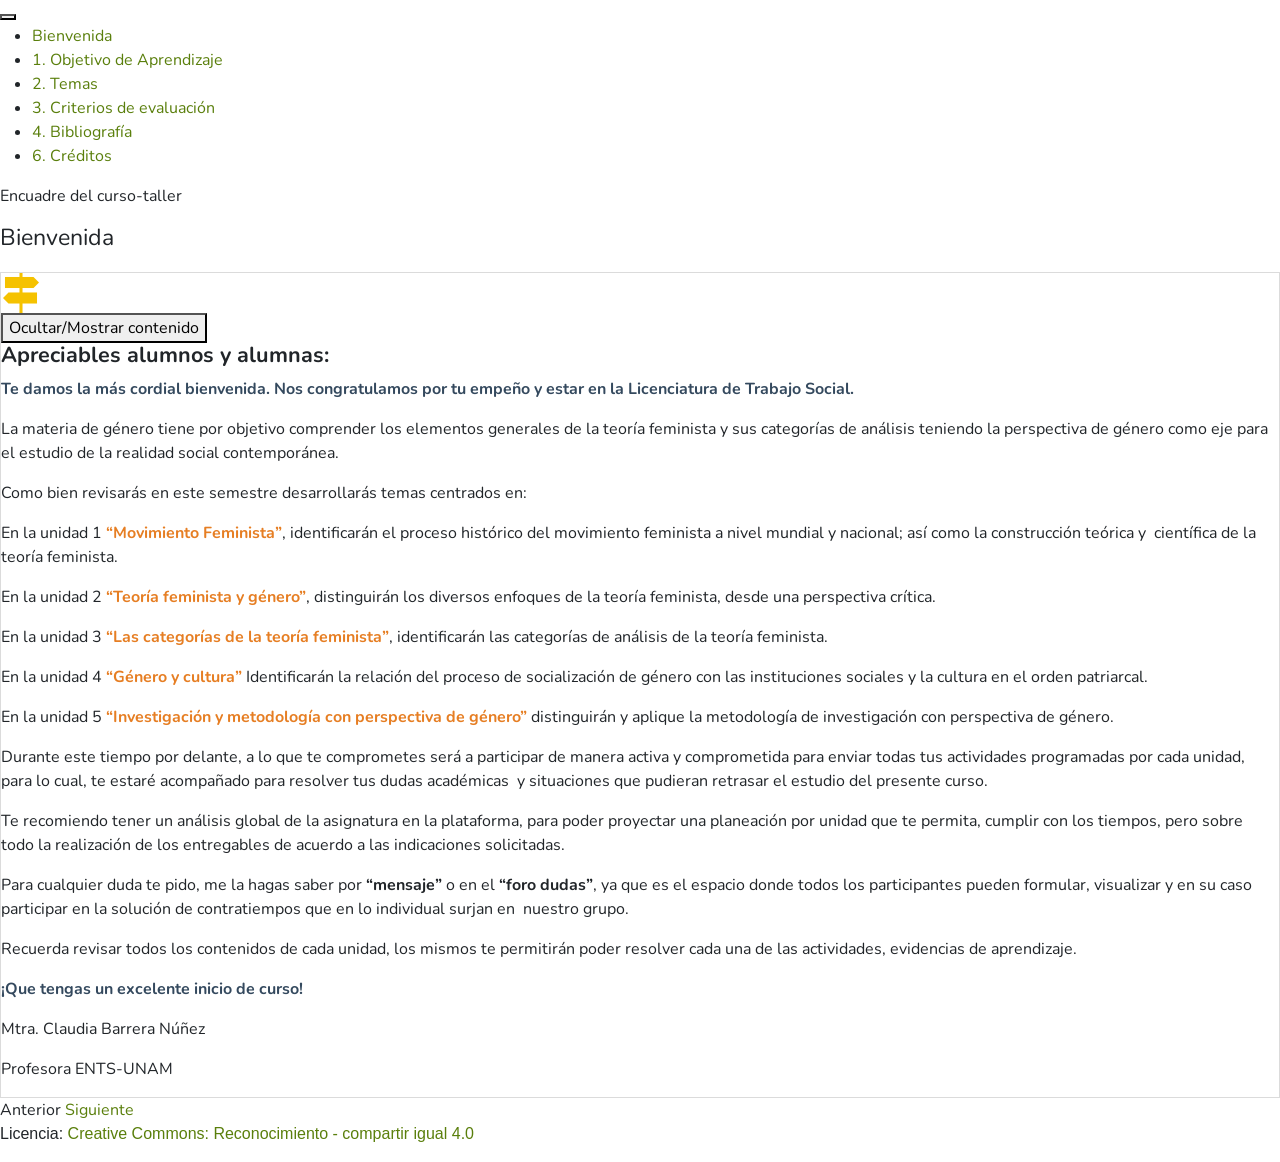
==== index.html @ 7c775c4e "Add files via upload" ====
<!DOCTYPE html>
<html lang="es" id="exe-index">
<head>
<meta charset="utf-8">
<meta name="generator" content="eXeLearning v4.0.5">
<meta name="viewport" content="width=device-width, initial-scale=1">
<link rel="license" type="text/html" href="https://creativecommons.org/licenses/by-sa/4.0/">
<title>Encuadre del curso-taller</title>
<link rel="icon" type="image/x-icon" href="libs/favicon.ico">
<meta name="description" content="Información General">
<script>document.querySelector("html").classList.add("js");</script><script src="libs/jquery/jquery.min.js"> </script><script src="libs/common_i18n.js"> </script><script src="libs/common.js"> </script><script src="libs/exe_export.js"> </script><script src="libs/bootstrap/bootstrap.bundle.min.js"> </script><link rel="stylesheet" href="libs/bootstrap/bootstrap.min.css">
<script src="idevices/text/text.js"></script><link rel="stylesheet" href="idevices/text/text.css">
<link rel="stylesheet" href="content/css/base.css"><script src="theme/style.js"> </script><link rel="stylesheet" href="theme/style.css">
<style>
/* Global Font: Nunito */
@font-face {
    font-family: 'Nunito';
    font-style: normal;
    font-weight: 400;
    font-display: swap;
    src: url('fonts/global/nunito/Nunito-Regular.woff2') format('woff2');
}
@font-face {
    font-family: 'Nunito';
    font-style: italic;
    font-weight: 400;
    font-display: swap;
    src: url('fonts/global/nunito/Nunito-Italic.woff2') format('woff2');
}
@font-face {
    font-family: 'Nunito';
    font-style: normal;
    font-weight: 700;
    font-display: swap;
    src: url('fonts/global/nunito/Nunito-Bold.woff2') format('woff2');
}
@font-face {
    font-family: 'Nunito';
    font-style: italic;
    font-weight: 700;
    font-display: swap;
    src: url('fonts/global/nunito/Nunito-BoldItalic.woff2') format('woff2');
}

body, main, article, .exe-content, .iDevice_wrapper, .idevice-content {
    font-family: 'Nunito', sans-serif !important;
}

#packageLicense,
#packageLicense * {
    font-family: var(--exe-license-font, Arial, Verdana, Helvetica, sans-serif) !important;
}


</style>
</head>
<body class="exe-export exe-web-site exe-global-font-nunito">
<script>document.body.className+=" js"</script>
<div class="exe-content exe-export pre-js siteNav-hidden"><a href="#page-mp4ooho7-g5gmu7jp8" id="skipNav">Skip to content</a> <nav id="siteNav">
<ul>
<li class="active"> <a href="index.html" class="active main-node no-ch">Bienvenida</a>
</li>
<li> <a href="html/1-objetivo-de-aprendizaje.html" class="no-ch">1. Objetivo de Aprendizaje</a>
</li>
<li> <a href="html/2-temas.html" class="no-ch">2. Temas</a>
</li>
<li> <a href="html/3-criterios-de-evaluacion.html" class="no-ch">3. Criterios de evaluación</a>
</li>
<li> <a href="html/4-bibliografia.html" class="no-ch">4. Bibliografía</a>
</li>
<li> <a href="html/6-creditos.html" class="no-ch">6. Créditos</a>
</li>
</ul>
</nav><main id="page-mp4ooho7-g5gmu7jp8" class="page"> 
<header class="main-header">
<div class="package-header"><p class="package-title">Encuadre del curso-taller</p></div>
<div class="page-header"><h1 class="page-title">Bienvenida</h1></div>
</header><div id="page-content-page-mp4ooho7-g5gmu7jp8" class="page-content">
<article id="block-mp38wfg5-zliqwvmmg" class="box no-header">
<header class="box-head">
<div class="box-icon exe-icon">
<img src="theme/icons/roadmap.svg" alt="" style="display:block;object-fit:contain;">
</div>
<button class="box-toggle box-toggle-on" title="Toggle content">
<span>Toggle content</span>
</button></header>
<div class="box-content">
<div id="idevice-mp38wfg5-b9rgnss0h" class="idevice_node text" data-idevice-path="idevices/text/" data-idevice-type="text" data-idevice-component-type="json" data-idevice-json-data="{&quot;ideviceId&quot;:&quot;idevice-mp38wfg5-b9rgnss0h&quot;}">
<div class="exe-text-template">
    <h3><strong>Apreciables alumnos y alumnas:</strong></h3>
<p><span style="color: #34495e;"><strong>Te damos la más cordial bienvenida. Nos congratulamos por tu empeño y estar en la Licenciatura de Trabajo Social.</strong></span></p>
<p>La materia de género tiene por objetivo comprender los elementos generales de la teoría feminista y sus categorías de análisis teniendo la perspectiva de género como eje para el estudio de la realidad social contemporánea.</p>
<p>Como bien revisarás en este semestre desarrollarás temas centrados en:</p>
<p>En la unidad 1 <span style="color: #e67e23;"><strong>“Movimiento Feminista”</strong></span>, identificarán el proceso histórico del movimiento feminista a nivel mundial y nacional; así como la construcción teórica y  científica de la teoría feminista.</p>
<p>En la unidad 2 <strong><span style="color: #e67e23;">“Teoría feminista y género”</span></strong>, distinguirán los diversos enfoques de la teoría feminista, desde una perspectiva crítica.</p>
<p>En la unidad 3 <span style="color: #e67e23;"><strong>“Las categorías de la teoría feminista”</strong></span>, identificarán las categorías de análisis de la teoría feminista.</p>
<p>En la unidad 4 <strong><span style="color: #e67e23;">“Género y cultura”</span></strong> Identificarán la relación del proceso de socialización de género con las instituciones sociales y la cultura en el orden patriarcal.</p>
<p>En la unidad 5 <span style="color: #e67e23;"><strong>“Investigación y metodología con perspectiva de género”</strong></span> distinguirán y aplique la metodología de investigación con perspectiva de género.</p>
<p>Durante este tiempo por delante, a lo que te comprometes será a participar de manera activa y comprometida para enviar todas tus actividades programadas por cada unidad, para lo cual, te estaré acompañado para resolver tus dudas académicas  y situaciones que pudieran retrasar el estudio del presente curso.</p>
<p>Te recomiendo tener un análisis global de la asignatura en la plataforma, para poder proyectar una planeación por unidad que te permita, cumplir con los tiempos, pero sobre todo la realización de los entregables de acuerdo a las indicaciones solicitadas.</p>
<p>Para cualquier duda te pido, me la hagas saber por <strong>“mensaje”</strong> o en el <strong>“foro dudas”</strong>, ya que es el espacio donde todos los participantes pueden formular, visualizar y en su caso participar en la solución de contratiempos que en lo individual surjan en  nuestro grupo.</p>
<p>Recuerda revisar todos los contenidos de cada unidad, los mismos te permitirán poder resolver cada una de las actividades, evidencias de aprendizaje.</p>
<p><strong><span style="color: #34495e;">¡Que tengas un excelente inicio de curso!</span></strong></p>
<p>Mtra. Claudia Barrera Núñez</p>
<p>Profesora ENTS-UNAM</p>
</div>
</div>
</div>
</article>
</div></main><div class="nav-buttons">
<span class="nav-button nav-button-left" aria-hidden="true"><span>Anterior</span></span>
<a href="html/1-objetivo-de-aprendizaje.html" title="Siguiente" class="nav-button nav-button-right"><span>Siguiente</span></a>
</div>
<footer id="siteFooter"><div id="siteFooterContent"> <div id="packageLicense" class="cc cc-by-sa"> <p> <span class="license-label">Licencia: </span><a href="https://creativecommons.org/licenses/by-sa/4.0/" class="license">Creative Commons: Reconocimiento - compartir igual 4.0</a></p>
</div>
</div></footer>
</div>

</body>
</html>
---- idevices/text/text.css ----
/* Text iDevice (export CSS) */
.exe-text-activity > div {
    display: flow-root;
}

.exe-text-activity div.inline {
    display: flex;
}

.exe-text-activity div.inline dt {
    margin: 0 0 0 auto;
}

.exe-text-activity div.inline dd {
    margin-left: 10px;
}

.idevice_node.text .iDevice_buttons.feedback-button {
    margin-bottom: 1em;
}
---- content/css/base.css ----
.exe-content{
  background: #fff;
}

.exe-content .page-title{
  font-size: 1.45em;
}

.exe-content .box{
  margin-top: 20px;
  border: 1px solid #dbdbdb;
}

.exe-content .box-head {
  border-bottom: 1px solid #dbdbdb;
}

.exe-export .no-header .box-head {
  border-bottom: 0;
}

.exe-content .box-head .box-title {
  margin: 0;
  font-size: 1.2em;
}

.exe-content .exe-material-icon {
  display: block;
  width: 40px;
  height: 40px;
  background-color: currentColor;
  -webkit-mask-image: var(--exe-material-icon-url);
  mask-image: var(--exe-material-icon-url);
  -webkit-mask-repeat: no-repeat;
  mask-repeat: no-repeat;
  -webkit-mask-position: center;
  mask-position: center;
  -webkit-mask-size: contain;
  mask-size: contain;
  /* 20px live area on a 24px grid: scale 24/20 so the ink matches the Style icons.
     Kept in step with the editor rule in assets/styles/layout/_execontent.scss. */
  transform: scale(1.2);
}

.exe-content a{
  color: #5a7f0c;
}

.exe-content a:hover,
.exe-content a:focus{
  color: #71a300;
}

.exe-content h2{
  font-size: 1.45em;
}
.exe-content h3{
  font-size: 1.35em;
}
.exe-content h4{
  font-size: 1.25em;
}
.exe-content h5{
  font-size: 1.15em;
}

.exe-content a {
    text-decoration: none
}

.exe-content a:hover,
.exe-content a:focus {
    text-decoration: underline
}

/* Underlined links */
.box-content a {
    text-decoration: underline;
}
.box-content a:hover {
    text-decoration: none;
}
.box-content a:focus {
    text-decoration: underline;
}

@media print {
    .external-iframe-src {
        display: block !important;
        margin: 2em 0;
        font-size: .95em;
        text-align: center
    }

    #made-with-eXe {
        display: none
    }
}

.external-iframe {
    border: 0
}

.pre-code {
    background: #112C4A;
    color: #E7ECF1;
    font-family: Monaco, Courier, monospace;
    border-radius: 9px;
    font-size: 12px;
    margin: 2em 1em;
    overflow: auto;
    padding: 20px
}

.highlighted-code {
    margin: 2em 1em;
}

.exe-dl {
    margin-bottom: 2em;
    margin-left: 1.5em
}

.exe-dl dt {
    font-weight: bold
}

.exe-dl dd {
    margin: 1em 1.5em
}

.js .exe-dl dt {
    margin: 1.2em 0 0 0
}

.exe-dl dt a {
    text-decoration: underline
}

.exe-dl .icon {
    font-family: Arial, sans-serif;
    display: block;
    width: 20px;
    height: 20px;
    font-size: 16px;
    margin-right: 1em;
    line-height: 20px;
    text-align: center;
    float: left;
    border-radius: 2px;
    position: relative
}

@media all and (min-width: 1px) {
    .exe-dl dt a {
        align-items: center;
        display: flex;
        text-decoration: none
    }

    .exe-dl .icon {
        height: 18px;
        line-height: 18px;
        width: 18px;
        padding: 1px;
        font: 18px monospace;
        font-weight: bold;
        display: flex;
        justify-content: center;
        align-items: center
    }
}

.exe-dl-toggler {
    height: 20px;
    margin: 1.5em
}

.exe-dl-toggler a {
    margin-left: 0;
    font-weight: bold
}

.js .exe-dl dd {
    display: none;
    padding-left: 0;
    margin: 1em 1em 1em 37px
}

/* Math */
.exe-math {
    display: block;
    margin: 2em 0
}

.exe-math,
.MathJax_Display {
    text-align: left !important
}

.exe-math.position-center,
.position-center .MathJax_Display,
[style*="text-align: center"] .MathJax_Display {
    text-align: center !important
}

.exe-math.position-right,
.position-right .MathJax_Display,
[style*="text-align: right"] .MathJax_Display {
    text-align: right !important
}

.js .show-image .exe-math-code,
.js .show-code .exe-math-img {
    display: none
}

.exe-math-links {
    font-size: .85em
}

.exe-math-inline {
    display: inline;
    margin: 0 .1em !important
}

/* TinyMCE: Images and media */
.exe-figure {
    margin: 2em 0;
    max-width: 100%
}

.position-center {
    margin: 2em auto
}

.position-right {
    margin: 2em 0 2em auto
}

.float-left {
    float: left;
    margin: .5em 1.5em 1em 0
}

.float-right {
    float: right;
    margin: .5em 0 1em 2em
}

.figcaption {
    padding-top: .2em
}

.figcaption.header {
    padding-top: 0;
    padding-bottom: .2em
}

/* TinyMCE templates */
.exe-layout-2-cols,
.exe-layout-3-cols {
    width: 100%
}

.exe-col{
    box-sizing: content-box;
}

.exe-layout-2-cols .exe-col {
    float: left;
    width: 49%
}

.exe-layout-2-cols .exe-col-1 {
    padding-right: 1%
}

.exe-layout-2-cols .exe-col-2 {
    padding-left: 1%
}

.exe-layout-2-30-70 .exe-col {
    width: 69%
}

.exe-layout-2-30-70 .exe-col-1 {
    width: 29%
}

.exe-layout-2-70-30 .exe-col {
    width: 29%
}

.exe-layout-2-70-30 .exe-col-1 {
    width: 69%
}

.exe-layout-3-cols .exe-col {
    float: left;
    width: 32%
}

.exe-layout-3-cols .exe-col-1,
.exe-layout-3-cols .exe-col-2 {
    padding-right: 2%
}

pre.mermaid {
    margin: 1.5em 0;
    text-align: center;
    width: 100%;
    min-width: 200px;
}

/* Blocks */
.exe-block-warning {
    background: #FCF8E3;
    color: #796034;
    border: 1px solid #FAEBCC;
    padding: 0 1em;
    border-radius: 4px
}

p.exe-block-warning {
    padding: 1em
}

.exe-block-alert {
    background: #ffc;
    color: #855000;
    border: 1px solid #FFF099;
    padding: 0 1em;
    border-radius: 4px
}

p.exe-block-alert {
    padding: 1em
}

.exe-block-danger {
    background: #FEF0EF;
    color: #973C3B;
    border: 1px solid #F3DADD;
    padding: 0 1em;
    border-radius: 4px
}

p.exe-block-danger {
    padding: 1em
}

.exe-block-info {
    background: #E1F1F9;
    color: #2B627D;
    border: 1px solid #C9EDF4;
    padding: 0 1em;
    border-radius: 4px
}

p.exe-block-info {
    padding: 1em
}

.exe-block-success {
    background: #E5F3E0;
    color: #336634;
    border: 1px solid #DEEDD1;
    padding: 0 1em;
    border-radius: 4px
}

p.exe-block-success {
    padding: 1em
}

.exe-content .exe-block-warning a,
.exe-content .exe-block-warning a:hover,
.exe-content .exe-block-warning a:focus {
    color: #4F360A
}

.exe-content .exe-block-alert a,
.exe-content .exe-block-alert a:hover,
.exe-content .exe-block-alert a:focus {
    color: #5B2600
}

.exe-content .exe-block-danger a,
.exe-content .exe-block-danger a:hover,
.exe-content .exe-block-danger a:focus {
    color: #6D1211
}

.exe-content .exe-block-info a,
.exe-content .exe-block-info a:hover,
.exe-content .exe-block-info a:focus {
    color: #063853
}

.exe-content .exe-block-success a,
.exe-content .exe-block-success a:hover,
.exe-content .exe-block-success a:focus {
    color: #093C0A
}

div.exe-block-warning,
div.exe-block-alert,
div.exe-block-danger,
div.exe-block-info,
div.exe-block-success {
    margin: 1em 0
}

/* RTL support */
body [dir='rtl'] {
    text-align: start
}

/* Autoclear */
.exe-content .idevice_body,
.exe-clear {
    overflow: auto
}

/* JavaScript on/offf */
.js-hidden {
    display: none;
}

.exe-hidden,
.js-required,
.js .js-hidden,
.exe-mindmap-code {
    display: none
}

.js .js-required {
    display: block
}

.box-toggle {
    display: none;
}

.js .box-toggle {
    display: inline-block;
}

.sr-av,
.js .js-sr-av,
.exe-hidden-accessible,
.js .exe-tooltip-text {
    position: absolute;
    overflow: hidden;
    clip: rect(0 0 0 0);
    clip: rect(0, 0, 0, 0);
    height: 0
}

/* Tables */
.exe-table {
    margin: 2em auto;
    max-width: 100%;
    border: 1px solid #CCC;
    border-collapse: collapse;
    border-spacing: 0
}

.exe-table tr {
    background: #fff
}

.exe-table caption {
    padding: .5em 0;
    text-align: center;
    font-style: italic;
    caption-side: top;
}

.exe-table td,
.exe-table th {
    border: 1px solid #CCC;
    margin: 0;
    padding: 0.5em 1em
}

.exe-table thead {
    background: #ddd;
    color: #000;
    text-align: left
}

.exe-table tr:nth-child(2n-1) td,
.exe-table tbody tr:nth-child(2n-1) th {
    background: #F4F4F4
}

.exe-table tbody tr:nth-child(2n) th {
    background: #F4F4F4
}

.exe-table tbody tr:nth-child(2n-1) th {
    background: #E4E4E4
}

.exe-table thead+tbody tr:nth-child(2n) th {
    background: #fff
}

.exe-table thead+tbody tr:nth-child(2n-1) th {
    background: #F4F4F4
}

.exe-table-minimalist {
    margin: 2em auto;
    border-collapse: collapse
}

.exe-table-minimalist tr {
    background: #fff
}

.exe-table-minimalist thead th {
    color: #000;
    padding: .6em 1.5em .6em .8em;
    border-bottom: 2px solid #CCC;
    text-align: left
}

.exe-table-minimalist td,
.exe-table-minimalist tbody th {
    border-bottom: 1px solid #ccc;
    color: #555;
    padding: .5em 1.5em .5em .8em
}

.exe-table-minimalist tbody tr:hover td,
.exe-table-minimalist tbody tr:hover th {
    color: #222
}

.exe-table-minimalist tr:nth-child(2n-1) td,
.exe-table-minimalist tbody tr:nth-child(2n-1) th {
    background: #F9F9F9
}

.exe-table-minimalist caption {
    text-align: center;
    font-style: italic;
    border-bottom: 2px solid #CCC;
    padding: .6em 0
}

/* Responsive tables */
.exe-table-responsive {
    display: block;
    overflow-x: auto;
    border: none
}

.exe-table-responsive,
.exe-table-responsive th,
.exe-table-responsive tr,
.exe-table-responsive td {
    width: auto !important
}

/* Tooltips */
body .qtip {
    font-size: .85em;
    line-height: 1.5em
}

.qtip .exe-tooltip-text {
    position: relative;
    overflow: auto;
    clip: auto;
    height: auto
}

/* Structured lists */
ol.auto-numbered {
    counter-reset: item
}

.auto-numbered ol {
    counter-reset: item
}

.auto-numbered li {
    display: block
}

.auto-numbered li:before {
    content: counters(item, ".") ".- ";
    counter-increment: item
}

/* Blockquote + Cite */
.exe-quote-cite cite {
    display: block;
    text-align: right;
    margin-top: -.5em
}

/* File information */
.exe-link-data {
    font-size: .8em;
    margin: 0 .2em
}

.exe-link-data abbr {
    cursor: help
}

/* Quote With Authorship */
.styled-qc {
    font-family: Georgia, serif;
    font-style: italic;
    margin: 1.5em 2.5em;
    padding: 0.25em 3.5em;
    position: relative
}

.styled-qc:before {
    display: block;
    content: "\201C";
    font-size: 5em;
    position: absolute;
    left: 0;
    top: -20px
}

/* Responsive design */
iframe,
object,
embed {
    max-width: 100%
}

img,
video {
    max-width: 100%;
    height: auto
}

@media all and (max-width: 992px) {
    .exe-layout-3-cols .exe-col {
        float: none;
        width: 100%;
        padding: 0
    }

    .exe-layout-3-cols .exe-col .exe-figure {
        margin: 2em auto
    }
}

@media all and (max-width: 780px) {
    .styled-qc {
        margin: 1.5em .5em
    }

    .exe-layout-2-cols .exe-col {
        float: none;
        width: 100%;
        padding: 0
    }

    .exe-layout-2-cols .exe-col .exe-figure {
        margin: 2em auto
    }
}

/* Made with eXeLearning */
#made-with-eXe {
    margin: 0;
    position: fixed;
    bottom: 0;
    right: 0
}

#made-with-eXe a {
    text-decoration: none;
    box-shadow: rgba(0, 0, 0, 0.35) 0px 5px 15px;
    border-top-left-radius: 4px;
    color: #222;
    font-size: 11px;
    font-family: Arial, sans-serif;
    line-height: 35px;
    width: 35px;
    height: 35px;
    background: #fff url(../img/exe_powered_logo.png) no-repeat 3px 50%;
    display: block;
    background-size: auto 20px;
    text-decoration: none;
    transition: .5s;
    opacity: .8
}

#made-with-eXe span {
    padding-left: 35px;
    padding-right: 5px
}

#made-with-eXe span span {
    position: absolute;
    overflow: hidden;
    clip: rect(0 0 0 0);
    clip: rect(0, 0, 0, 0);
    height: 0
}

#made-with-eXe a:hover {
    width: auto;
    padding: 0 5px;
    background-position: 5px 50%;
    opacity: 1
}

/* Search bar */
#exe-client-search-reset {
    display: none;
}
#exe-client-search-reset.visible {
    display: inline;
}
.exe-client-search-result{
    padding:0;
    background-color: #FFF3A0;
    color: #1A1A1A;
}

/* Box toggler */
.exe-export article.minimized .box-content{
    display: none;
}

/* BOX no visible */
.exe-export article.novisible.box{
    display: none  !important;
}

/* iDevice no visible */
.exe-export article.box .idevice_node.novisible{
    display: none  !important;
}

/* Teacher mode */
html:not(.mode-teacher) .js .teacher-only {
    display: none !important;
}

/* ========================================
   Architecture v3.1 - Common Theme Overrides
   ========================================
   These rules support the new HTML structure and
   load BEFORE theme-specific styles.
   ======================================== */

/* Navigation: Hide nested sections by default, show active paths */
#siteNav .other-section {
    display: none;
}
#siteNav li.active > .other-section,
#siteNav li.current-page-parent > .other-section {
    display: block;
}

/* Site footer extra section */
#siteFooterExtra {
    margin-bottom: 2em;
    color: #555;
    font-size: 0.95em;
}

/* Footer with neither license nor "Page footer" content: themes give #siteFooter
   a background and border, so an empty one shows as a stray bar. Hidden here so
   every theme (including custom ones) gets it, and so a theme that wants to keep
   showing it can opt out by overriding display. */
#siteFooter.siteFooter-empty {
    display: none;
}

/* Skip navigation link */
#skipNav {
    position: fixed;
    top: -50px;
    left: 50%;
    transform: translateX(-50%);
    background-color: #000;
    color: #fff;
    text-align: center;
    font-weight: bold;
    font-size: 0.95em;
    text-decoration: underline;
    padding: 0.5em 1em;
    z-index: 1000;
    display: inline-block;
    box-shadow: 0 2px 5px rgba(0,0,0,0.3);
    outline: 3px solid #fff;
    outline-offset: -3px;
    transition: top 0.3s ease, opacity 0.3s ease;
}

#skipNav:focus {
    top: 5px;
}

/* Print styles for header elements */
@media print {
    body #header,
    body #emptyHeader,
    body #nodeDecoration {
        height: auto !important;
        min-height: 0;
        border: none;
        padding: 0;
    }
    body #headerContent {
        padding-top: 40px;
    }
}
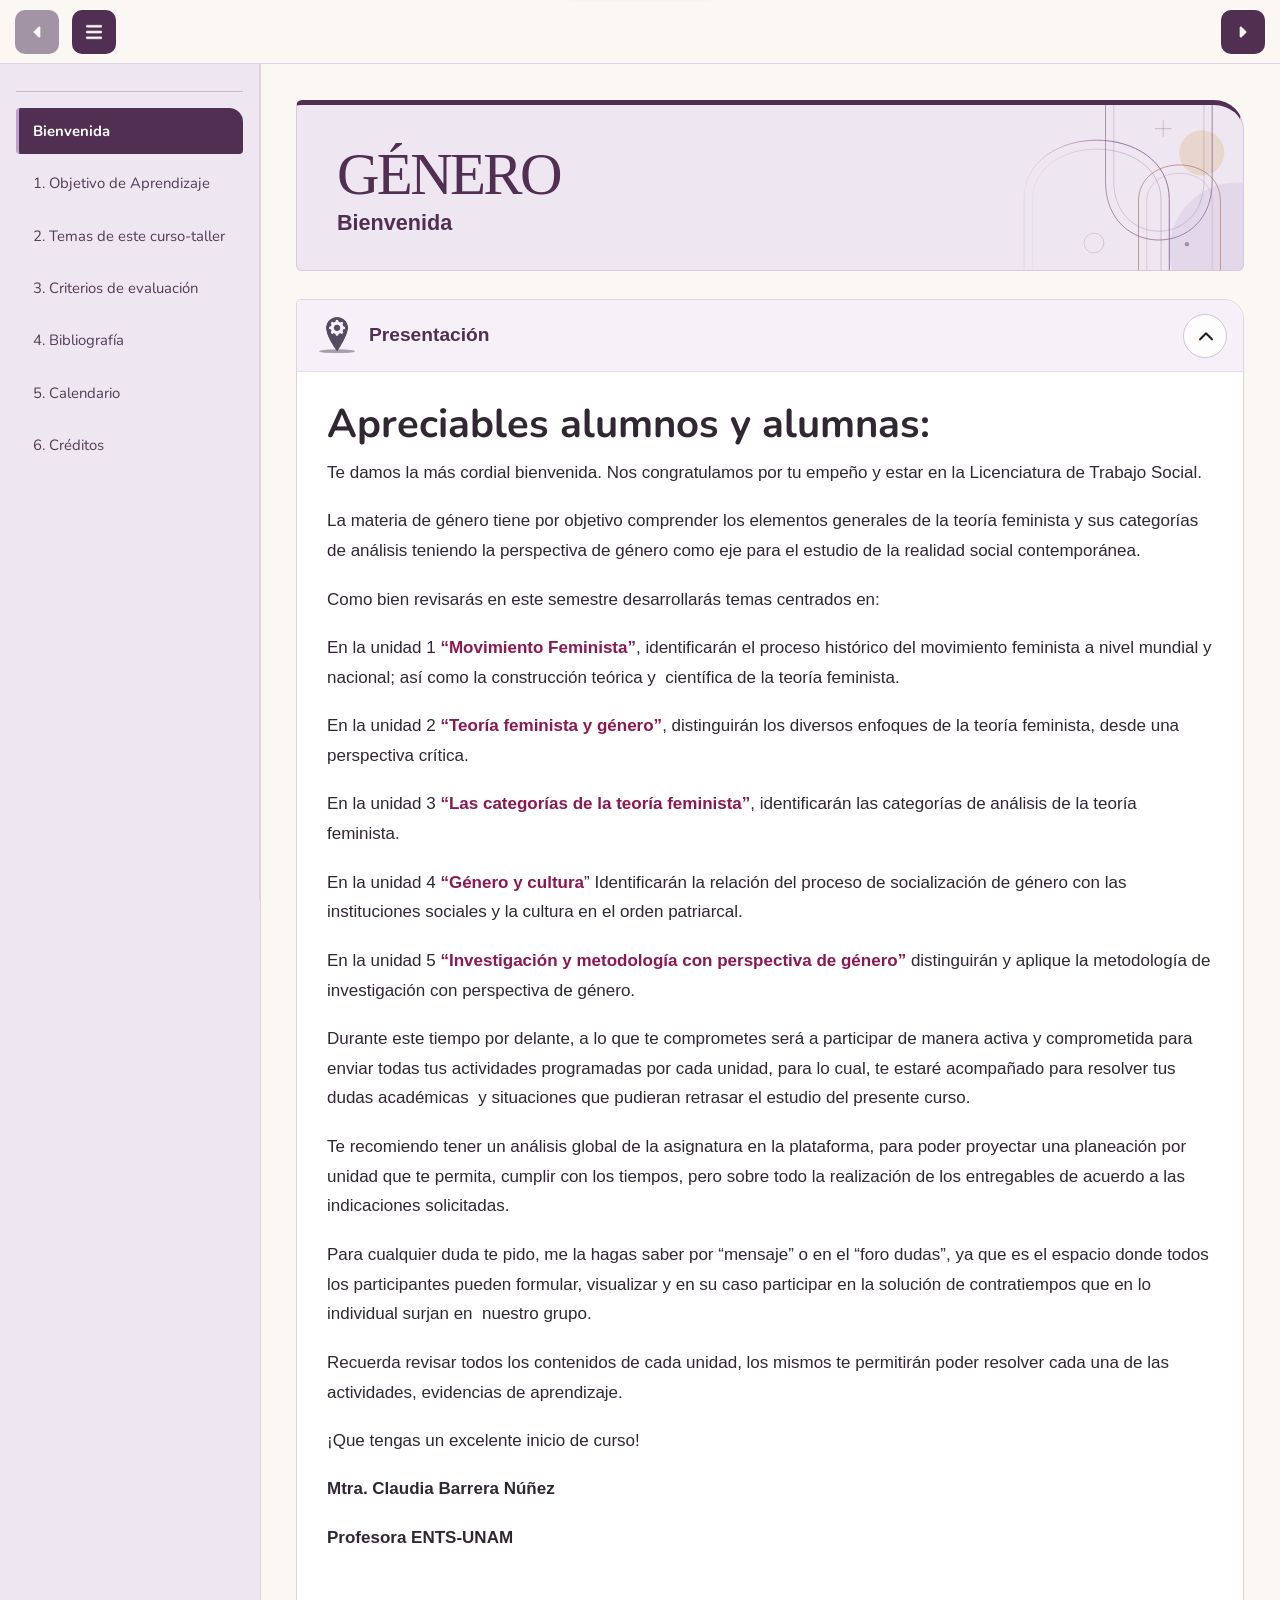
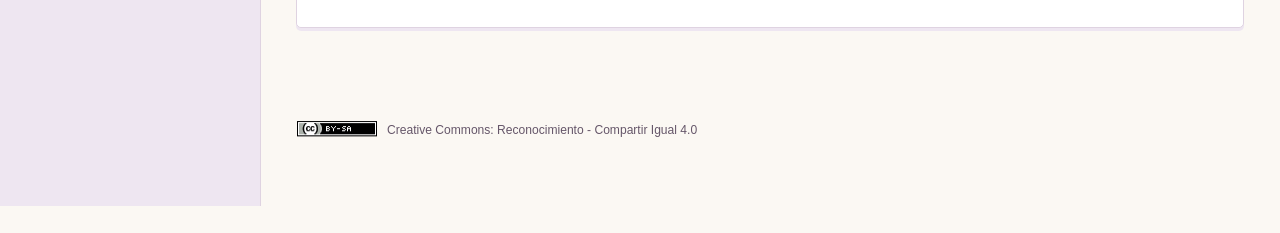
==== commit 1f469ad2: "Add files via upload" ====
--- a/index.html
+++ b/index.html
@@ -5,7 +5,7 @@
 <meta name="generator" content="eXeLearning v4.0.5">
 <meta name="viewport" content="width=device-width, initial-scale=1">
 <link rel="license" type="text/html" href="https://creativecommons.org/licenses/by-sa/4.0/">
-<title>Encuadre del curso-taller</title>
+<title>GÉNERO</title>
 <link rel="icon" type="image/x-icon" href="libs/favicon.ico">
 <meta name="description" content="Información General">
 <script>document.querySelector("html").classList.add("js");</script><script src="libs/jquery/jquery.min.js"> </script><script src="libs/common_i18n.js"> </script><script src="libs/common.js"> </script><script src="libs/exe_export.js"> </script><script src="libs/bootstrap/bootstrap.bundle.min.js"> </script><link rel="stylesheet" href="libs/bootstrap/bootstrap.min.css">
@@ -56,53 +56,57 @@
 </head>
 <body class="exe-export exe-web-site exe-global-font-nunito">
 <script>document.body.className+=" js"</script>
-<div class="exe-content exe-export pre-js siteNav-hidden"><a href="#page-mp4ooho7-g5gmu7jp8" id="skipNav">Skip to content</a> <nav id="siteNav">
+<div class="exe-content exe-export pre-js siteNav-hidden"><a href="#page-mp4ooho5-4jko4i00h" id="skipNav">Skip to content</a> <nav id="siteNav">
 <ul>
 <li class="active"> <a href="index.html" class="active main-node no-ch">Bienvenida</a>
 </li>
 <li> <a href="html/1-objetivo-de-aprendizaje.html" class="no-ch">1. Objetivo de Aprendizaje</a>
 </li>
-<li> <a href="html/2-temas.html" class="no-ch">2. Temas</a>
+<li> <a href="html/2-temas-de-este-curso-taller.html" class="no-ch">2. Temas de este curso-taller</a>
 </li>
 <li> <a href="html/3-criterios-de-evaluacion.html" class="no-ch">3. Criterios de evaluación</a>
 </li>
 <li> <a href="html/4-bibliografia.html" class="no-ch">4. Bibliografía</a>
 </li>
+<li> <a href="html/5-calendario.html" class="no-ch">5. Calendario</a>
+</li>
 <li> <a href="html/6-creditos.html" class="no-ch">6. Créditos</a>
 </li>
 </ul>
-</nav><main id="page-mp4ooho7-g5gmu7jp8" class="page"> 
+</nav><main id="page-mp4ooho5-4jko4i00h" class="page"> 
 <header class="main-header">
-<div class="package-header"><p class="package-title">Encuadre del curso-taller</p></div>
+<div class="package-header"><p class="package-title">GÉNERO</p></div>
 <div class="page-header"><h1 class="page-title">Bienvenida</h1></div>
-</header><div id="page-content-page-mp4ooho7-g5gmu7jp8" class="page-content">
-<article id="block-mp38wfg5-zliqwvmmg" class="box no-header">
+</header><div id="page-content-page-mp4ooho5-4jko4i00h" class="page-content">
+<article id="block-mp38wfg4-c6odg7wcp" class="box">
 <header class="box-head">
 <div class="box-icon exe-icon">
-<img src="theme/icons/roadmap.svg" alt="" style="display:block;object-fit:contain;">
+<img src="theme/icons/case.png" alt="" style="display:block;object-fit:contain;">
 </div>
+<h1 class="box-title">Presentación</h1>
 <button class="box-toggle box-toggle-on" title="Toggle content">
 <span>Toggle content</span>
 </button></header>
 <div class="box-content">
-<div id="idevice-mp38wfg5-b9rgnss0h" class="idevice_node text" data-idevice-path="idevices/text/" data-idevice-type="text" data-idevice-component-type="json" data-idevice-json-data="{&quot;ideviceId&quot;:&quot;idevice-mp38wfg5-b9rgnss0h&quot;}">
+<div id="idevice-mp38wfg5-wlwf4cwax" class="idevice_node text" data-idevice-path="idevices/text/" data-idevice-type="text" data-idevice-component-type="json" data-idevice-json-data="{&quot;ideviceId&quot;:&quot;idevice-mp38wfg5-wlwf4cwax&quot;}">
 <div class="exe-text-template">
-    <h3><strong>Apreciables alumnos y alumnas:</strong></h3>
-<p><span style="color: #34495e;"><strong>Te damos la más cordial bienvenida. Nos congratulamos por tu empeño y estar en la Licenciatura de Trabajo Social.</strong></span></p>
-<p>La materia de género tiene por objetivo comprender los elementos generales de la teoría feminista y sus categorías de análisis teniendo la perspectiva de género como eje para el estudio de la realidad social contemporánea.</p>
-<p>Como bien revisarás en este semestre desarrollarás temas centrados en:</p>
-<p>En la unidad 1 <span style="color: #e67e23;"><strong>“Movimiento Feminista”</strong></span>, identificarán el proceso histórico del movimiento feminista a nivel mundial y nacional; así como la construcción teórica y  científica de la teoría feminista.</p>
-<p>En la unidad 2 <strong><span style="color: #e67e23;">“Teoría feminista y género”</span></strong>, distinguirán los diversos enfoques de la teoría feminista, desde una perspectiva crítica.</p>
-<p>En la unidad 3 <span style="color: #e67e23;"><strong>“Las categorías de la teoría feminista”</strong></span>, identificarán las categorías de análisis de la teoría feminista.</p>
-<p>En la unidad 4 <strong><span style="color: #e67e23;">“Género y cultura”</span></strong> Identificarán la relación del proceso de socialización de género con las instituciones sociales y la cultura en el orden patriarcal.</p>
-<p>En la unidad 5 <span style="color: #e67e23;"><strong>“Investigación y metodología con perspectiva de género”</strong></span> distinguirán y aplique la metodología de investigación con perspectiva de género.</p>
-<p>Durante este tiempo por delante, a lo que te comprometes será a participar de manera activa y comprometida para enviar todas tus actividades programadas por cada unidad, para lo cual, te estaré acompañado para resolver tus dudas académicas  y situaciones que pudieran retrasar el estudio del presente curso.</p>
-<p>Te recomiendo tener un análisis global de la asignatura en la plataforma, para poder proyectar una planeación por unidad que te permita, cumplir con los tiempos, pero sobre todo la realización de los entregables de acuerdo a las indicaciones solicitadas.</p>
-<p>Para cualquier duda te pido, me la hagas saber por <strong>“mensaje”</strong> o en el <strong>“foro dudas”</strong>, ya que es el espacio donde todos los participantes pueden formular, visualizar y en su caso participar en la solución de contratiempos que en lo individual surjan en  nuestro grupo.</p>
-<p>Recuerda revisar todos los contenidos de cada unidad, los mismos te permitirán poder resolver cada una de las actividades, evidencias de aprendizaje.</p>
-<p><strong><span style="color: #34495e;">¡Que tengas un excelente inicio de curso!</span></strong></p>
-<p>Mtra. Claudia Barrera Núñez</p>
-<p>Profesora ENTS-UNAM</p>
+    <h1><strong>Apreciables alumnos y alumnas:</strong></h1>
+<p><span style="font-family: arial, helvetica, sans-serif;">Te damos la más cordial bienvenida. Nos congratulamos por tu empeño y estar en la Licenciatura de Trabajo Social.</span></p>
+<p><span style="font-family: arial, helvetica, sans-serif;">La materia de género tiene por objetivo comprender los elementos generales de la teoría feminista y sus categorías de análisis teniendo la perspectiva de género como eje para el estudio de la realidad social contemporánea.</span></p>
+<p><span style="font-family: arial, helvetica, sans-serif;">Como bien revisarás en este semestre desarrollarás temas centrados en:</span></p>
+<p><span style="font-family: arial, helvetica, sans-serif;">En la unidad 1<span style="color: #8d1751;"><strong> “Movimiento Feminista”</strong></span>, identificarán el proceso histórico del movimiento feminista a nivel mundial y nacional; así como la construcción teórica y  científica de la teoría feminista.</span></p>
+<p><span style="font-family: arial, helvetica, sans-serif;">En la unidad 2 <span style="color: #8d1751;"><strong>“Teoría feminista y género”</strong></span>, distinguirán los diversos enfoques de la teoría feminista, desde una perspectiva crítica.</span></p>
+<p><span style="font-family: arial, helvetica, sans-serif;">En la unidad 3 <span style="color: #8d1751;"><strong>“Las categorías de la teoría feminista”</strong></span>, identificarán las categorías de análisis de la teoría feminista.</span></p>
+<p><span style="font-family: arial, helvetica, sans-serif;">En la unidad 4 <span style="color: #8d1751;"><strong>“Género y cultura</strong></span>” Identificarán la relación del proceso de socialización de género con las instituciones sociales y la cultura en el orden patriarcal.</span></p>
+<p><span style="font-family: arial, helvetica, sans-serif;">En la unidad 5 <strong><span style="color: #8d1751;">“Investigación y metodología con perspectiva de género” </span></strong>distinguirán y aplique la metodología de investigación con perspectiva de género.</span></p>
+<p><span style="font-family: arial, helvetica, sans-serif;">Durante este tiempo por delante, a lo que te comprometes será a participar de manera activa y comprometida para enviar todas tus actividades programadas por cada unidad, para lo cual, te estaré acompañado para resolver tus dudas académicas  y situaciones que pudieran retrasar el estudio del presente curso.</span></p>
+<p><span style="font-family: arial, helvetica, sans-serif;">Te recomiendo tener un análisis global de la asignatura en la plataforma, para poder proyectar una planeación por unidad que te permita, cumplir con los tiempos, pero sobre todo la realización de los entregables de acuerdo a las indicaciones solicitadas.</span></p>
+<p><span style="font-family: arial, helvetica, sans-serif;">Para cualquier duda te pido, me la hagas saber por “mensaje” o en el “foro dudas”, ya que es el espacio donde todos los participantes pueden formular, visualizar y en su caso participar en la solución de contratiempos que en lo individual surjan en  nuestro grupo.</span></p>
+<p><span style="font-family: arial, helvetica, sans-serif;">Recuerda revisar todos los contenidos de cada unidad, los mismos te permitirán poder resolver cada una de las actividades, evidencias de aprendizaje.</span></p>
+<p><span style="font-family: arial, helvetica, sans-serif;">¡Que tengas un excelente inicio de curso!</span></p>
+<p><span style="font-family: arial, helvetica, sans-serif;"><strong>Mtra. Claudia Barrera Núñez</strong></span></p>
+<p><span style="font-family: arial, helvetica, sans-serif;"><strong>Profesora ENTS-UNAM</strong></span></p>
+<p><br /></p>
 </div>
 </div>
 </div>
--- a/theme/style.css
+++ b/theme/style.css
@@ -0,0 +1,1146 @@
+/*!
+Tramas · Género 1.1.0 — estilo para eXeLearning 4.0.
+Adaptación del estilo Default, eXeLearning.net / Ignacio Gros.
+Iconos originales de Francisco Javier Pulido Cuadrado.
+CC BY-SA 3.0. https://creativecommons.org/licenses/by-sa/3.0/
+Personalización creada para Ennia con asistencia de ChatGPT.
+*/
+/* Default style (to review) */
+
+body.exe-export {
+    padding: 1em 0;
+}
+
+body.exe-web-site {
+    padding: 0;
+}
+
+.exe-content a {
+    color: #d76b4a;
+}
+
+.exe-content a:hover,
+.exe-content a:focus {
+    color: #993d28;
+}
+
+#node-content-container.exe-content #node-content {
+    padding-top: 20px;
+    padding-bottom: 20px;
+    max-width: 1280px;
+    margin: 0 auto;
+    display: block;
+}
+
+.exe-content {
+    color: #333;
+    background-color: #fff;
+}
+
+.js .exe-export .exe-content {
+    min-height: 100vh;
+}
+
+/* iframe */
+.js .in-iframe .exe-content {
+    min-height: 0;
+}
+
+.exe-content .package-title {
+    font-size: 1.25rem;
+    font-weight: 300;
+    margin-bottom: .4em;
+    line-height: 1.2em;
+}
+
+.exe-content .page-title {
+    color: #078e8e;
+    font-size: 1.7rem;
+    text-align: left;
+}
+
+.exe-single-page .package-header .package-title {
+    color: #333;
+    font-size: 1.25rem;
+    font-weight: 300;
+    text-align: left;
+    margin-bottom: 2em;
+}
+
+.exe-single-page .package-node {
+    margin-bottom: 3.5em;
+}
+
+.exe-single-page .package-subtitle {
+    top: -2.1em;
+}
+
+.exe-single-page main.page>section {
+    min-height: 4em;
+}
+
+.exe-content .box {
+    margin: 20px 0;
+    border: none;
+    background-color: #fff;
+}
+
+.exe-web-site .exe-content .box {
+    margin: 40px 0;
+}
+
+.exe-content .box-head {
+    border-bottom: 0;
+}
+
+#node-content-container .box-content {
+    background: #FCFCFC;
+    border: 1px solid #ECECEC;
+    padding: 10px;
+    border-radius: 8px;
+}
+article.box.idevice-element-in-content[mode="export"] .idevice_node {
+    background: none;
+}
+
+#node-content-container.exe-content .box.hidden-idevices {
+    border-style: solid;
+}
+
+.exe-content .box header {
+    min-height: 60px;
+}
+
+.exe-content .box-title {
+    color: #054d4d;
+    font-size: 1.5rem;
+}
+
+.exe-content .box-head .exe-icon {
+    float: left;
+}
+
+.exe-web-site .page-content,
+#exe-client-search,
+.exe-web-site main>header,
+.exe-web-site #siteFooterContent,
+.exe-export .exe-content {
+    max-width: 1280px;
+    padding: 0 20px;
+    margin: 0 auto;
+}
+
+.exe-web-site .exe-content {
+    max-width: none;
+    padding: 0;
+}
+
+.exe-export main {
+    padding-top: 1.5em;
+}
+
+.exe-web-site main {
+    padding-top: 4.5em;
+}
+
+/* siteNav */
+#siteNav {
+    float: left;
+    background: #f6f6f6;
+    width: 300px;
+    padding-top: 66px;
+    padding-left: 8px;
+}
+
+.exe-web-site .exe-content {
+    box-shadow:
+        inset 300px 0 0 0 #f6f6f6,
+        inset 301px 0 0 0 #f0f0f0;
+}
+
+/* False left column in iframe */
+html.js .in-iframe.exe-web-site::after {
+    content: "";
+    position: absolute;
+    top: 0;
+    left: 0;
+    width: 301px; /* fake column width */
+    height: 100%;
+    background:#f6f6f6;
+    /* simulate border-right */
+    box-shadow: inset -1px 0 0 0 #f0f0f0;
+    pointer-events: none;
+    z-index: -1;
+}
+/* No false left column when the menu is hidden */
+body.siteNav-off::after{
+    display: none;
+}
+
+#siteFooter {
+    margin-bottom: 2em;
+    color: #555;
+    font-size: 0.95em;
+}
+
+#siteNav .other-section {
+    display: none;
+}
+
+#sidebar-nav.fixed {
+    position: fixed;
+}
+
+body.siteNav-off #siteNav {
+    display: none;
+}
+
+body.siteNav-off .exe-content {
+    box-shadow: none;
+}
+
+.exe-web-site main.page {
+    padding-top: 4.5em;
+    padding-left: 320px;
+    padding-right: 20px;
+}
+
+.exe-web-site #siteFooter {
+    padding: 20px 20px 20px 320px;
+}
+
+body.siteNav-off main.page,
+body.siteNav-off #siteFooter {
+    padding-left: 20px;
+}
+
+#siteNav ul {
+    margin: 0;
+    padding: 0;
+    list-style: none;
+}
+
+#siteNav ul ul {
+    margin-top: 5px;
+}
+
+#siteNav li {
+    margin: 0 0 5px 0;
+    padding: 0;
+    list-style: none;
+}
+
+#siteNav a {
+    color: #000;
+    display: block;
+    padding: 8px 15px;
+    border-radius: 8px;
+    max-width: 280px;
+    transition: background-color 0.5s ease;
+}
+
+#siteNav a.active {
+    background: #fff;
+    color: #d76b4a;
+}
+
+#siteNav a.highlighted-link {
+    color: #d76b4a;
+    background: #ededed;
+}
+
+#siteNav a.highlighted-link:hover,
+#siteNav a.highlighted-link:focus {
+    background: #fff;
+}
+
+#siteNav a:hover {
+    background: #f2f2f2;
+    text-decoration: none;
+}
+
+#siteNav ul ul a {
+    padding-left: 35px;
+    font-size: 0.95em;
+}
+
+#siteNav ul ul ul a {
+    padding-left: 55px;
+    font-size: 0.9em;
+}
+
+#siteNav ul ul ul ul a {
+    padding-left: 75px;
+}
+
+/* pagination */
+.nav-buttons .nav-button,
+button.toggler {
+    position: fixed;
+    top: 10px;
+    left: 15px;
+    display: block;
+    width: 40px;
+    height: 40px;
+    background: #078e8e url(img/icons.png) no-repeat 0 0;
+    background-size: auto 40px;
+    border-radius: 50%;
+    z-index: 999;
+    border: 0;
+    transition: background-color 0.5s ease;
+}
+
+.nav-buttons span.nav-button {
+    cursor: not-allowed;
+    background-color: #b7b7b7;
+}
+
+.nav-buttons .nav-button-left {
+    background-position: -80px 0;
+}
+
+.nav-buttons .nav-button-right {
+    background-position: -120px 0;
+}
+
+button#searchBarTogger {
+    background-position: -40px 0;
+    display: none;
+}
+
+.exe-search-on #searchBarTogger {
+    display: inline;
+}
+
+button#siteNavToggler {
+    left: 280px;
+}
+
+button#searchBarTogger {
+    left: 330px;
+}
+
+body.siteNav-off button#siteNavToggler {
+    left: 65px;
+}
+
+body.siteNav-off button#searchBarTogger {
+    left: 115px;
+}
+
+.nav-buttons a:hover,
+.nav-buttons a:focus,
+button.toggler:hover,
+button.toggler:focus {
+    background-color: #066d6d;
+    border-color: #066d6d;
+}
+
+.nav-buttons .nav-button span,
+.box-toggle span,
+#exe-client-search-reset span,
+#packageLicense .license-label {
+    position: absolute;
+    clip: rect(1px 1px 1px 1px);
+    /* IE6, IE7 */
+    clip: rect(1px, 1px, 1px, 1px);
+}
+
+.package-subtitle {
+    font-size: .95em;
+    color: #666;
+    position: relative;
+    top: -.15em;
+}
+
+.nav-buttons .nav-button-right {
+    left: auto;
+    right: 15px;
+}
+
+/* Box toggler */
+.exe-export .box {
+    position: relative;
+}
+
+.exe-export .box-toggle {
+    width: 40px;
+    height: 40px;
+    background: url(img/icons.png) no-repeat -200px 0;
+    background-size: auto 40px;
+    border-radius: 50%;
+    border: 0;
+    position: absolute;
+    top: 0;
+    right: 0;
+    opacity: 0.6;
+}
+
+.exe-export .box-head:hover .box-toggle,
+.exe-export .box-toggle:focus {
+    opacity: 1;
+}
+
+.exe-export .no-header .box-toggle {
+    top: -10px;
+}
+
+.exe-export .minimized .box-toggle {
+    background-position: -160px 0;
+}
+
+#node-content-container.exe-content .box-head .exe-icon {
+    width: 60px;
+    height: 60px;
+    font-size: 40px;
+}
+
+#node-content-container.exe-content .box-head .exe-icon img {
+    height: 40px;
+}
+
+.exe-export .box-icon img {
+    display: block;
+    float: left;
+    margin-right: 10px;
+}
+
+.exe-export .box-icon img {
+    width: 40px;
+    height: auto;
+}
+
+.exe-export .box-title {
+    padding-top: 5px;
+}
+
+.exe-export .box.minimized .box-head {
+    border-bottom: 1px solid #ddd;
+}
+
+.exe-export .box.no-header.minimized .box-head {
+    border-color: #fff;
+}
+
+.exe-export .box .box-content {
+    background: #f9f9f9;
+    border: 1px solid #ddd;
+    padding: 20px;
+    border-radius: 8px;
+    overflow: auto;
+}
+
+.exe-export .box.no-header .box-content {
+    background: none;
+    border: none;
+    padding: 20px 0;
+}
+
+/* Search bar */
+#exe-client-search {
+    display: none;
+    margin-bottom: 30px;
+}
+
+#exe-client-search-text {
+    max-width: 80%;
+    max-width: calc(100% - 90px);
+    display: inline;
+}
+
+#exe-client-search-submit {
+    text-indent: -999em;
+    background: #078e8e url(img/icons.png) no-repeat -41px -1px;
+    background-size: auto 40px;
+    width: 38px;
+    height: 38px;
+    border: none;
+    border-radius: 4px;
+}
+
+#exe-client-search-reset.visible {
+    background: url(img/icons.png) no-repeat -242px -1px;
+    background-size: auto 40px;
+    width: 38px;
+    height: 38px;
+    display: inline-block;
+    vertical-align: middle;
+    position: relative;
+    top: -3px;
+    left: -5px;
+    opacity: 0.6;
+    border-radius: 4px;
+}
+
+#exe-client-search-reset:hover,
+#exe-client-search-reset:focus {
+    opacity: 1;
+}
+
+#exe-client-search-submit:hover,
+#exe-client-search-submit:focus {
+    background-color: #066d6d;
+}
+
+#exe-client-search-results-list ul,
+#exe-client-search-results-list li {
+    margin: 2em 0;
+    padding: 0;
+    list-style: none;
+}
+
+#exe-client-search-results-list li {
+    margin: 0 0 1em 0;
+}
+
+#exe-client-search-results-list p {
+    margin-top: 2em;
+}
+
+/* Licenses */
+#packageLicense {
+    text-align: left;
+    font-size: 0.9em;
+    color: #555;
+    line-height: 1em;
+    margin: 2.5em 0 2em 0;
+    border: 1px solid transparent;
+    border-radius: 2px;
+}
+
+#packageLicense p {
+    margin: 0;
+}
+
+#packageLicense a {
+    color: #666;
+    text-transform: capitalize;
+    display: inline-block;
+    white-space: nowrap;
+    text-overflow: ellipsis;
+    max-width: 100%;
+    overflow: hidden;
+    line-height: 15px;
+}
+
+#packageLicense a:hover,
+#packageLicense a:focus {
+    text-decoration: none;
+    color: #d76b4a;
+}
+
+#packageLicense.propietary {
+    position: absolute;
+    overflow: hidden;
+    clip: rect(0, 0, 0, 0);
+    height: 0;
+}
+
+#packageLicense.cc {
+    padding: 0 20px 0 90px;
+    background: url(img/licenses.gif) no-repeat 0 0;
+}
+
+#packageLicense.cc-by-sa {
+    background-position: 0 -100px;
+}
+
+#packageLicense.cc-by-nd {
+    background-position: 0 -200px;
+}
+
+#packageLicense.cc-by-nc {
+    background-position: 0 -300px;
+}
+
+#packageLicense.cc-by-nc-sa {
+    background-position: 0 -400px;
+}
+
+#packageLicense.cc-by-nc-nd {
+    background-position: 0 -500px;
+}
+
+#packageLicense.cc-0 {
+    background-position: 0 -600px;
+}
+
+/* iDevice buttons */
+.exe-content .iDevice_buttons input,
+.exe-content .iDevice_buttons button {
+    background: #fff;
+    color: #555;
+    border: 1px solid #ccc;
+    padding: 4px 10px;
+    border-radius: 4px;
+    transition: 0.5s ease;
+}
+
+.exe-content .iDevice_buttons input:hover,
+.exe-content .iDevice_buttons input:focus,
+.exe-content .iDevice_buttons button:hover,
+.exe-content .iDevice_buttons button:focus {
+    box-shadow: 2px 2px 4px #dbdbdb;
+    color: #000;
+    border-color: #bbb;
+}
+
+/* Page counter */
+.page-counter {
+    display: inline;
+    float: right;
+    margin: 0 0 0.5em 20px;
+    font-size: 0.9em;
+    color: #777;
+    font-weight: 300;
+}
+
+.page-counter .page-counter-sep {
+    margin: 0 0.1em;
+}
+
+.exe-web-site .page-counter {
+    position: fixed;
+    top: 18px;
+    right: 70px;
+    margin: 0;
+    font-size: 0.9em;
+    color: #777;
+    padding: 0 8px;
+    border-radius: 4px;
+    text-align: left;
+}
+
+/* Teacher mode */
+#teacher-mode-toggler-wrapper {
+    float: right;
+    margin: 0 0 0 1em;
+}
+
+#teacher-mode-toggler.form-check-input:checked {
+    background-color: #078e8e;
+    border-color: #078e8e;
+    font-size: 0.9em;
+    margin-right: 0.6em;
+}
+
+label[for="teacher-mode-toggler"] {
+    font-size: 0.9em;
+    color: #777;
+    position: relative;
+    top: -0.2em;
+}
+
+/* Bootstrap buttons */
+.exe-content .btn-primary {
+    background-color: #066d6d;
+    border-color: #066d6d;
+}
+
+.exe-content .btn-primary:hover,
+.exe-content .btn-primary:focus {
+    background-color: #078e8e;
+    border-color: #078e8e;
+}
+
+/* Responsive design */
+@media (max-width: 767.98px) {
+    #siteNav {
+        width: 251px;
+    }
+
+    .exe-web-site .exe-content {
+        box-shadow:
+            inset 251px 0 0 0 #f6f6f6,
+            inset 252px 0 0 0 #f0f0f0;
+    }
+
+    /* False left column in iframe */
+    html.js .in-iframe.exe-web-site::after {
+        width: 252px; /* fake column width */
+    }
+
+    #siteNav a {
+        max-width: 235px;
+    }
+
+    button#siteNavToggler {
+        left: 232px;
+    }
+
+    button#searchBarTogger {
+        left: 282px;
+    }
+
+    .exe-web-site main.page,
+    .exe-web-site #siteFooter {
+        padding-left: 270px;
+    }
+}
+
+@media (max-width: 575.98px) {
+    #siteNav {
+        width: 100%;
+        float: none;
+        padding: 68px 10px 20px 10px;
+        min-height: 0 !important;
+        height: auto !important;
+    }
+
+    /* No false left column */
+    .exe-web-site .exe-content {
+        box-shadow: none;
+    }
+    body.exe-web-site::after {
+        display: none;
+    }
+
+    body.exe-web-site main.page {
+        padding-top: 2.5em;
+        padding-left: 0;
+    }
+
+    body.exe-web-site #siteFooter {
+        padding-left: 0;
+    }
+
+    .exe-web-site.siteNav-off main.page {
+        padding-top: 5.5em;
+    }
+
+    .nav-buttons .nav-button,
+    button.toggler {
+        position: absolute;
+    }
+
+    #siteNav a {
+        max-width: 100%;
+    }
+
+    #sidebar-nav.fixed {
+        position: relative;
+    }
+
+    button#siteNavToggler {
+        left: 65px;
+    }
+
+    button#searchBarTogger {
+        left: 115px;
+    }
+
+    .exe-web-site .page-counter {
+        background: none;
+        position: absolute;
+    }
+
+    .exe-web-site .page-counter .page-counter-label {
+        position: absolute;
+        clip: rect(1px 1px 1px 1px);
+        /* IE6, IE7 */
+        clip: rect(1px, 1px, 1px, 1px);
+    }
+}
+
+@media print {
+
+    /* Node in new page: section.package-node{page-break-after:always} */
+    html body.exe-export {
+        background: #fff;
+    }
+
+    .exe-content {
+        color: #000;
+        padding: 0;
+    }
+
+    @page {
+        margin: 1.5cm;
+    }
+
+    /* Uncomment this to print URL after links:
+    a{font-weight:bolder;text-decoration:none!important}
+    a[href^=http]:after{content:" <" attr(href) "> "}
+    */
+    #packageLicense.cc {
+        background: none;
+        padding-left: 0;
+    }
+
+    .exe-export .box-toggle {
+        display: none;
+    }
+
+    /* Website */
+    .exe-web-site #siteNav,
+    .exe-web-site .nav-buttons,
+    .exe-web-site button.toggler {
+        display: none;
+    }
+
+    .exe-web-site #siteFooter,
+    .exe-web-site main.page {
+        padding-left: 0;
+        padding-right: 0;
+    }
+
+    .exe-web-site main.page {
+        padding-top: 1em;
+    }
+}
+
+/* Tramas · Género — personalización sobre el estilo Default de eXeLearning 4.0.0.
+   La paleta se puede editar aquí. No utiliza fuentes ni imágenes remotas. */
+.exe-content {
+  --tr-ink: #302733;
+  --tr-plum: #512f52;
+  --tr-violet: #6d4275;
+  --tr-paper: #fbf8f3;
+  --tr-lilac: #eee6f1;
+  --tr-line: #dfd3e1;
+  --tr-green: #245b52;
+  --exe-icon-color: #6d4275;
+  --exe-icon-picker-color: #6d4275;
+  --exe-fx-focus-color: #245b52;
+  color: var(--tr-ink);
+  background: var(--tr-paper);
+  font: 17px/1.75 "Segoe UI", "Aptos", Arial, sans-serif;
+  -webkit-text-size-adjust: 100%;
+  overflow-wrap: break-word;
+  accent-color: var(--tr-violet);
+}
+.exe-content ::selection { background: #e7d5ec; color: #302733; }
+.exe-content a { color: #6a3470; text-decoration-thickness: 1px; text-underline-offset: 3px; }
+.exe-content a:hover, .exe-content a:focus { color: #45204b; }
+.exe-content .box-content p a, .exe-content .box-content li a { text-decoration: underline; }
+.exe-content :is(a,button,input,select,textarea,summary):focus-visible {
+  outline: 3px solid #245b52;
+  outline-offset: 4px;
+}
+.exe-content p { margin-bottom: 1.1em; }
+.exe-content p:last-child { margin-bottom: 0; }
+.exe-content :is(h1,h2,h3,h4,h5,h6) { line-height: 1.3; }
+.exe-content h3 { color: var(--tr-plum); }
+.exe-content li { margin-bottom: .4em; }
+.exe-content strong { font-weight: 650; }
+
+/* Cabecera y espacio de lectura. */
+.exe-web-site .exe-content {
+  box-shadow: inset 260px 0 0 #eee6f1, inset 261px 0 0 #dfd3e1;
+}
+body.exe-web-site { background: #fbf8f3; }
+body.exe-web-site::before {
+  content: ""; position: fixed; inset: 0 0 auto; height: 64px;
+  background: #fbf8f3; border-bottom: 1px solid #dfd3e1; z-index: 100;
+}
+html.js .in-iframe.exe-web-site::after { width: 261px; background: #eee6f1; box-shadow: inset -1px 0 0 #dfd3e1; }
+.exe-web-site main.page { padding: 100px 36px 24px 296px; }
+.exe-web-site .page-content, .exe-web-site main>header, .exe-web-site #siteFooterContent {
+  max-width: 1120px; padding: 0; margin-inline: auto;
+}
+.exe-web-site main>header, .exe-export .main-header {
+  position: relative; border: 1px solid #d8c7df; border-radius: 6px 30px 6px 6px;
+  padding: 38px 40px 32px; background: #eee6f1 url(img/tramas.svg) no-repeat right center;
+  background-size: auto 100%; border-top: 5px solid #512f52; isolation: isolate;
+  --tramas-art-x: 100%;
+}
+.exe-content .package-title,
+.exe-single-page .package-header .package-title {
+  font-family: Georgia, "Times New Roman", serif; color: #512f52;
+  font-size: clamp(2.4rem,4.6vw,4rem); font-weight: 400; line-height: 1.1;
+  letter-spacing: -.045em; margin: 0 0 14px; max-width: 78%;
+}
+.exe-content .package-subtitle, .exe-single-page .package-subtitle {
+  font-size: 1rem; color: #594760; position: static; margin: 0 0 20px; max-width: 70%;
+}
+.exe-content .page-title {
+  color: #512f52; font: 650 1.35rem/1.4 "Segoe UI", Arial, sans-serif;
+  margin: 0; text-align: left; max-width: 80%;
+}
+.exe-web-site .page-counter {
+  top: 19px; right: 80px; color: #594760; font-size: .86rem;
+  z-index: 101; background: #fbf8f3; font-weight: 400;
+}
+
+/* Navegación del sitio; se conserva la navegación que genera eXe. */
+.exe-web-site #siteNav {
+  position: fixed; top: 64px; bottom: 0; left: 0;
+  padding: 27px 16px; width: 260px; float: left;
+  background: #eee6f1; border-right: 1px solid #dfd3e1;
+  overflow-y: auto; overscroll-behavior: contain; z-index: 50;
+}
+.exe-content #siteNav>ul { border-top: 1px solid #cbb7d3; padding-top: 16px; }
+.exe-content #siteNav li { margin-bottom: 6px; }
+.exe-content #siteNav a {
+  max-width: 100%; padding: 12px 14px; color: #513d56;
+  border-radius: 4px 14px 4px 4px; border-left: 3px solid transparent;
+  font-size: .93rem; line-height: 1.5; text-decoration: none;
+  transition: background-color .15s ease;
+}
+.exe-content #siteNav a:hover, .exe-content #siteNav a:focus {
+  background: #e3d7e8; color: #412449;
+}
+.exe-content #siteNav a.active, .exe-content #siteNav a.highlighted-link {
+  color: #fff; background: #512f52; border-left-color: #bea0cc; font-weight: 600;
+}
+.exe-content #siteNav ul ul a { padding-left: 27px; font-size: .88rem; }
+.exe-content #siteNav ul ul ul a { padding-left: 39px; }
+.exe-content #siteNav ul ul ul ul a { padding-left: 51px; }
+.exe-content .nav-buttons .nav-button, .exe-content button.toggler {
+  width: 44px; height: 44px; top: 10px; border-radius: 10px;
+  background-color: #512f52; background-size: auto 44px;
+  box-shadow: none; transition: background-color .15s ease;
+}
+.exe-content .nav-buttons .nav-button-left { background-position: -88px 0; }
+.exe-content .nav-buttons .nav-button-right { background-position: -132px 0; }
+.exe-content .nav-buttons span.nav-button { background-color: #a394a5; }
+.exe-content button#siteNavToggler, body.siteNav-off .exe-content button#siteNavToggler { left: 72px; }
+.exe-content button#searchBarTogger, .exe-content button#searchBarToggler,
+body.siteNav-off .exe-content button#searchBarTogger,
+body.siteNav-off .exe-content button#searchBarToggler { left: 128px; background-position: -44px 0; }
+.exe-content .nav-buttons a:hover, .exe-content .nav-buttons a:focus,
+.exe-content button.toggler:hover, .exe-content button.toggler:focus { background-color: #733d78; }
+body.siteNav-off .exe-content { box-shadow: none; }
+body.siteNav-off main.page, body.siteNav-off #siteFooter { padding-left: 36px; }
+
+/* Bloques de eXe: contenido, iconos y controles. */
+.exe-content .box, .exe-web-site .exe-content .box {
+  margin: 28px 0; border: 1px solid #dfd3e1;
+  border-radius: 5px 20px 5px 5px; background: #fff;
+  box-shadow: 0 3px 0 #eee6f1;
+}
+.exe-content .box .box-head,
+#node-content-container.exe-content .box .box-head {
+  display: flex; align-items: center; gap: 14px;
+  min-height: 72px; padding: 16px 72px 16px 22px;
+  border: 0; border-bottom: 1px solid #e5dce8;
+  border-radius: 5px 20px 0 0; background: #f6f1f8;
+}
+.exe-content .box-head .box-title,
+#node-content-container.exe-content .box-head .box-title {
+  color: #512f52; font: 650 1.2rem/1.4 "Segoe UI", Arial, sans-serif;
+  padding: 0; margin: 0; flex: 1; min-width: 0;
+}
+.exe-content .box-head .box-icon,
+#node-content-container.exe-content .box-head .exe-icon {
+  color: var(--exe-icon-color); flex: 0 0 36px; width: 36px; height: 36px;
+  display: inline-flex; align-items: center; float: none; font-size: 32px;
+}
+.exe-content .box-icon img,
+#node-content-container.exe-content .box-head .exe-icon img {
+  width: 36px; height: auto; max-height: 36px; margin: 0; float: none;
+  filter: grayscale(1) brightness(.57) sepia(.4) hue-rotate(226deg) saturate(2);
+}
+.exe-content .box-icon .exe-material-icon,
+#node-content-container.exe-content .box-head .exe-icon .exe-material-icon {
+  width: 36px; height: 36px; margin: 0; color: #6d4275;
+  background-color: currentColor;
+  -webkit-mask-image: var(--exe-material-icon-url); mask-image: var(--exe-material-icon-url);
+  -webkit-mask-repeat: no-repeat; mask-repeat: no-repeat;
+  -webkit-mask-size: contain; mask-size: contain;
+  -webkit-mask-position: center; mask-position: center; transform: scale(1.2);
+}
+.exe-content .box .box-content,
+#node-content-container.exe-content .box .box-content {
+  background: #fff; border: 0; border-radius: 0 0 5px 5px;
+  padding: 26px 30px; overflow: visible;
+}
+.exe-content .box.no-header .box-content { padding: 28px 30px; background: #fff; }
+.exe-content .box.no-header .box-head { min-height: 0; padding: 0; border: 0; background: transparent; }
+.exe-content .box-toggle {
+  width: 44px; height: 44px; top: 14px; right: 16px;
+  border: 1px solid #cbbbce; border-radius: 50%; background-color: #fff;
+  opacity: .9; background-position: -198px 1px;
+}
+.exe-content .minimized .box-toggle { background-position: -158px 1px; }
+.exe-content .no-header .box-toggle { top: 7px; right: 7px; }
+.exe-content .box.minimized .box-head { border-bottom: 0; }
+.exe-content .nav-buttons .nav-button span,
+.exe-content .box-toggle span,
+.exe-content #exe-client-search-reset span,
+.exe-content #packageLicense .license-label {
+  width: 1px; height: 1px; padding: 0; margin: -1px;
+  border: 0; overflow: hidden; white-space: nowrap; clip-path: inset(50%);
+}
+.exe-content .box-content blockquote {
+  border: 0; border-left: 4px solid #6d4275; background: #f4edf6;
+  color: #512f52; margin: 1.3em 0; padding: 18px 24px;
+  font: 1.2rem/1.65 Georgia, "Times New Roman", serif;
+}
+.exe-content .box-content :is(img,video,iframe) { max-width: 100%; }
+.exe-content .box-content img { height: auto; }
+.exe-content :is(.iDevice_buttons input,.iDevice_buttons button,.btn-primary) {
+  background: #512f52; border: 1px solid #512f52; color: #fff;
+  border-radius: 6px; padding: 9px 17px; min-height: 44px;
+  font: 600 .94rem/1.5 "Segoe UI",Arial,sans-serif;
+}
+.exe-content :is(.iDevice_buttons input,.iDevice_buttons button,.btn-primary):is(:hover,:focus) {
+  background: #733d78; border-color: #733d78; color: #fff; box-shadow: none;
+}
+.exe-content .box-content table:not([role="presentation"]) {
+  width: 100%; margin-block: 1em; border-collapse: collapse;
+}
+.exe-content .box-content :is(th,td) { border: 1px solid #d9ccde; padding: 12px 15px; vertical-align: top; }
+.exe-content .box-content th { background: #eee6f1; color: #512f52; }
+.exe-content .box-content tbody tr:nth-child(even) { background: #fbf8fc; }
+.exe-content .box-content pre { white-space: pre-wrap; overflow-wrap: anywhere; }
+.exe-content .fx-tabs a, .exe-content .fx-pagination li:not(.fx-current) a { color: #6a3470; }
+.exe-content .fx-pagination .fx-current a { background: #512f52; color: #fff; }
+
+/* Clases opcionales para futuros contenidos del encuadre. */
+.exe-content .tramas-kicker {
+  font-size: .75rem; line-height: 1.5; font-weight: 700;
+  letter-spacing: .13em; text-transform: uppercase; color: #6d4275;
+}
+.exe-content .tramas-intro { font-size: 1.13rem; line-height: 1.75; }
+.exe-content .tramas-nota {
+  background: #eff5f0; border-left: 4px solid #245b52;
+  padding: 18px 22px; color: #254c45; margin-block: 1.3em;
+}
+.exe-content .tramas-etiquetas { display: flex; flex-wrap: wrap; gap: 9px; margin: 18px 0 0; }
+.exe-content .tramas-etiquetas span {
+  display: inline-block; border: 1px solid #d9c8df; border-radius: 30px;
+  background: #fbf8fc; color: #613868; padding: 5px 14px; font-size: .81rem;
+}
+.exe-content .tramas-grid { display: grid; grid-template-columns: repeat(3,minmax(0,1fr)); gap: 18px; }
+.exe-content .tramas-tarjeta { padding: 22px; border: 1px solid #ded3e2; background: #fbf8fc; border-radius: 3px 16px 3px 3px; }
+.exe-content .tramas-tarjeta h3 { font: 400 1.4rem/1.3 Georgia,serif; margin: 8px 0 12px; }
+.exe-content .tramas-tarjeta p { font-size: .94rem; }
+
+/* Búsqueda y pie. */
+.exe-content #exe-client-search { padding: 0; margin: 0 auto 24px; max-width: 1120px; }
+.exe-content #exe-client-search-submit { background-color: #512f52; }
+.exe-web-site #siteFooter { padding: 10px 36px 35px 296px; font-size: .84rem; color: #655669; }
+.exe-content #packageLicense { color: #655669; line-height: 1.5; }
+.exe-content #packageLicense a { color: #655669; line-height: 1.6; }
+.exe-content #siteUserFooter { padding-top: 16px; border-top: 1px solid #d9cfde; }
+.exe-content #teacher-mode-toggler.form-check-input:checked { background-color: #512f52; border-color: #512f52; }
+.exe-content label[for="teacher-mode-toggler"] { color: #655669; }
+#node-content-container.exe-content #node-content { max-width: 1120px; padding: 24px; }
+.exe-single-page .package-header, .exe-scorm .package-header, .exe-ims .package-header { padding-bottom: 5px; }
+.exe-single-page .package-node { margin-bottom: 3em; }
+.exe-single-page .page-title { margin: 20px 0; }
+
+@media (max-width: 1000px) and (min-width: 761px) {
+  .exe-web-site #siteNav { width: 224px; padding-inline: 12px; }
+  .exe-web-site .exe-content { box-shadow: inset 224px 0 0 #eee6f1, inset 225px 0 0 #dfd3e1; }
+  html.js .in-iframe.exe-web-site::after { width: 225px; }
+  .exe-web-site main.page { padding-left: 248px; padding-right: 24px; }
+  .exe-web-site #siteFooter { padding-left: 248px; padding-right: 24px; }
+  .exe-web-site main>header { padding: 30px 28px; background-position: 170% center; --tramas-art-x: 170%; }
+}
+@media (max-width: 760px) {
+  .exe-content { font-size: 16px; }
+  .exe-web-site .exe-content, body.siteNav-off .exe-content { box-shadow: none; }
+  html.js .in-iframe.exe-web-site::after { display: none; }
+  .exe-web-site #siteNav {
+    position: relative; top: auto; bottom: auto; width: 100%; float: none;
+    padding: 82px 18px 20px; border-right: 0; border-bottom: 1px solid #dfd3e1;
+  }
+  body.exe-web-site main.page { padding: 28px 18px 12px; }
+  body.exe-web-site.siteNav-off main.page { padding: 88px 18px 12px; }
+  .exe-web-site main>header, .exe-export .main-header {
+    padding: 26px 24px; border-radius: 5px 23px 5px 5px;
+    background-size: auto 100%; background-position: 220px center;
+    --tramas-art-x: 220px;
+  }
+  .exe-content .package-title { font-size: 2.7rem; max-width: 100%; }
+  .exe-content .package-subtitle { max-width: 100%; }
+  .exe-content .page-title { font-size: 1.2rem; max-width: 100%; }
+  .exe-content .box, .exe-web-site .exe-content .box { margin: 22px 0; }
+  .exe-content .box .box-head { padding: 16px 66px 16px 17px; gap: 10px; }
+  .exe-content .box-head .box-title { font-size: 1.1rem; }
+  .exe-content .box .box-content, .exe-content .box.no-header .box-content { padding: 22px; }
+  .exe-content .box-toggle { right: 12px; }
+  .exe-content .tramas-grid { grid-template-columns: 1fr; }
+  body.exe-web-site #siteFooter, body.siteNav-off #siteFooter { padding: 8px 18px 28px; }
+  .exe-content .nav-buttons .nav-button, .exe-content button.toggler { position: fixed; }
+  .exe-web-site .page-counter { position: fixed; background: #fbf8f3; }
+  .exe-web-site .page-counter .page-counter-label { position: static; clip: auto; }
+}
+@media (max-width: 380px) {
+  .exe-web-site .page-counter .page-counter-label { position: absolute; clip: rect(1px,1px,1px,1px); }
+  .exe-content .box .box-content { padding: 18px; }
+  .exe-content .package-title { font-size: 2.4rem; }
+}
+/* Movimiento 1.1.0. Entradas de una sola vez; los contenidos nunca dependen
+   de la animación para ser visibles. Ningún efecto queda en bucle. */
+@keyframes tramas-appear {
+  from { opacity: .18; transform: translateY(22px); }
+  to { opacity: 1; transform: none; }
+}
+@keyframes tramas-title {
+  from { opacity: .25; transform: translateY(12px); }
+  to { opacity: 1; transform: none; }
+}
+@keyframes tramas-weave {
+  0% { background-position: calc(var(--tramas-art-x, 100%) + 34px) center; }
+  72% { background-position: calc(var(--tramas-art-x, 100%) - 5px) center; }
+  100% { background-position: var(--tramas-art-x, 100%) center; }
+}
+@keyframes tramas-menu {
+  from { opacity: .3; transform: translateX(-12px); }
+  to { opacity: 1; transform: none; }
+}
+@media (prefers-reduced-motion: no-preference) {
+  .tramas-motion .exe-content .main-header {
+    animation: tramas-weave 3400ms ease-out both;
+  }
+  .tramas-motion .exe-content .package-title {
+    animation: tramas-title 750ms cubic-bezier(.2,.7,.3,1) both;
+  }
+  .tramas-motion .exe-content .package-subtitle {
+    animation: tramas-title 750ms cubic-bezier(.2,.7,.3,1) 120ms both;
+  }
+  .tramas-motion .exe-content .page-title {
+    animation: tramas-title 700ms cubic-bezier(.2,.7,.3,1) 200ms both;
+  }
+  .tramas-motion .exe-content .tramas-enter {
+    animation: tramas-appear 720ms cubic-bezier(.2,.7,.3,1) var(--tramas-delay,80ms) both;
+  }
+  .tramas-motion .exe-content .tramas-enter:focus-within { animation: none; }
+  .tramas-motion .exe-content #siteNav.tramas-menu-opening {
+    animation: tramas-menu 300ms ease-out;
+  }
+  .exe-content .tramas-tarjeta {
+    transition: transform 220ms ease, box-shadow 220ms ease, border-color 220ms ease;
+  }
+  .exe-content .nav-buttons a, .exe-content button.toggler,
+  .exe-content .box-toggle, .exe-content .iDevice_buttons button,
+  .exe-content .iDevice_buttons input, .exe-content .btn-primary {
+    transition: transform 180ms ease, background-color 180ms ease, box-shadow 180ms ease;
+  }
+  .exe-content .box-icon img { transition: transform 220ms ease; }
+  .exe-content #siteNav a { transition: background-color 180ms ease, padding-left 180ms ease; }
+}
+@media (hover: hover) and (pointer: fine) and (prefers-reduced-motion: no-preference) {
+  .exe-content .tramas-tarjeta:hover {
+    transform: translateY(-5px); box-shadow: 0 9px 22px #512f5217; border-color: #b795c5;
+  }
+  .exe-content .nav-buttons a:hover, .exe-content button.toggler:hover,
+  .exe-content .box-toggle:hover, .exe-content .iDevice_buttons button:hover,
+  .exe-content .iDevice_buttons input:hover, .exe-content .btn-primary:hover {
+    transform: translateY(-2px); box-shadow: 0 4px 10px #512f5226;
+  }
+  .exe-content .box-head:hover .box-icon img { transform: rotate(-7deg) scale(1.06); }
+  .exe-content #siteNav>ul>li>a:hover { padding-left: 19px; }
+}
+@media (prefers-reduced-motion: reduce) {
+  .exe-content *, .exe-content *::before, .exe-content *::after {
+    scroll-behavior: auto !important; transition: none !important; animation: none !important;
+  }
+}
+@media print {
+  .exe-content *, .exe-content *::before, .exe-content *::after {
+    animation: none !important; transition: none !important; transform: none !important;
+  }
+  body.exe-web-site::before, html.js .in-iframe.exe-web-site::after { display: none; }
+  .exe-content, .exe-web-site .exe-content { background: #fff; box-shadow: none; color: #000; }
+  .exe-web-site #siteNav, .exe-content .nav-buttons, .exe-content button.toggler, .exe-content .box-toggle, .exe-content .page-counter { display: none; }
+  body.exe-web-site main.page, body.exe-web-site.siteNav-off main.page, body.exe-web-site #siteFooter { padding: 0; }
+  .exe-web-site main>header, .exe-export .main-header { background: #fff; border: 0; border-bottom: 2px solid #512f52; }
+  .exe-content .box { box-shadow: none; break-inside: auto; }
+  .exe-content .box-head { break-after: avoid; }
+  .exe-content .box.minimized .box-content { display: block !important; }
+  .exe-content .tramas-grid { grid-template-columns: 1fr; }
+}
